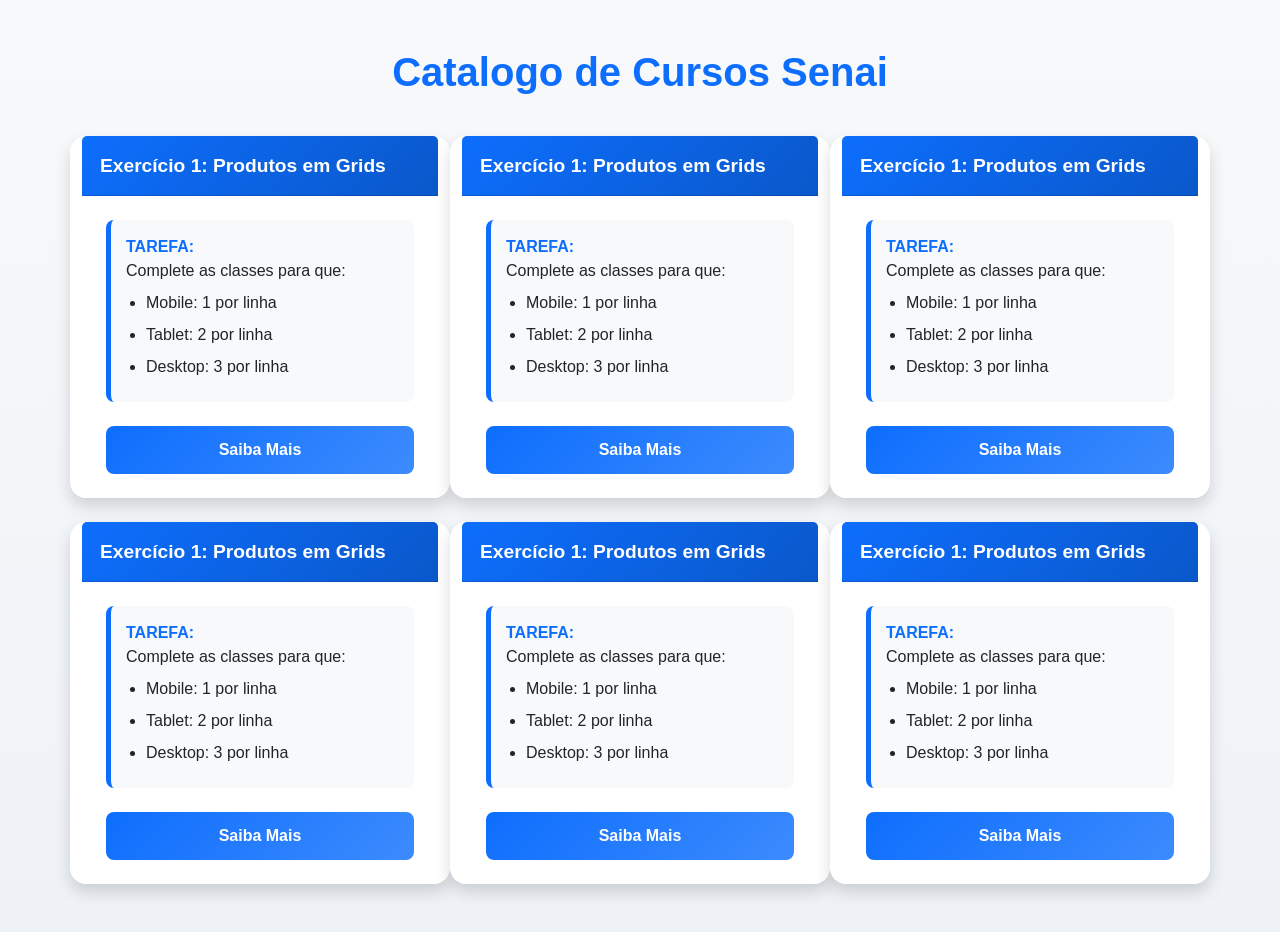
==== 28-07/index.html @ 82fd12df "Primero commit" ====
<!DOCTYPE html>
<html lang="pt-br">
<head>
    <meta charset="UTF-8">
    <meta name="viewport" content="width=device-width, initial-scale=1.0">
    <title>Exercício Bootstrap</title>
    <link href="https://cdn.jsdelivr.net/npm/bootstrap@5.3.8/dist/css/bootstrap.min.css" rel="stylesheet">
    <link rel="stylesheet" href="style.css">
</head>

<body class="bg-light py-5">
    <h1 class="text-center">Catalogo de Cursos Senai</h1>
    <div class="container ">
         <div class="row g-4">

             <div class="card exercise shadow col-12 col-md-6 col-lg-4">
                 <div class="card-header">
                     <h2 class="mb-0">Exercício 1: Produtos em Grids</h2>
                 </div>
                 <div class="card-body">
                     <div class="task mb-4">
                         <strong>TAREFA:</strong>
                         <p class="mb-2">Complete as classes para que:</p>
                         <ul>
                             <li>Mobile: 1 por linha</li>
                             <li>Tablet: 2 por linha</li>
                             <li>Desktop: 3 por linha</li>
                         </ul>
                     </div>
                     <div class="row g-3">
                         <div class="col-12 col-md-12 col-lg-12 text-center">
                             <div class="box bg-primary text-white">Saiba Mais</div>
                         </div>
                     </div>
                 </div>
             </div>
             <div class="card exercise shadow col-12 col-md-6 col-lg-4">
                 <div class="card-header">
                     <h2 class="mb-0">Exercício 1: Produtos em Grids</h2>
                 </div>
                 <div class="card-body">
                     <div class="task mb-4">
                         <strong>TAREFA:</strong>
                         <p class="mb-2">Complete as classes para que:</p>
                         <ul>
                             <li>Mobile: 1 por linha</li>
                             <li>Tablet: 2 por linha</li>
                             <li>Desktop: 3 por linha</li>
                         </ul>
                     </div>
                     <div class="row g-3">
                         <div class="col-12 col-md-12 col-lg-12 text-center">
                             <div class="box bg-primary text-white">Saiba Mais</div>
                         </div>
                     </div>
                 </div>
             </div>
             <div class="card exercise shadow col-12 col-md-6 col-lg-4">
                 <div class="card-header">
                     <h2 class="mb-0">Exercício 1: Produtos em Grids</h2>
                 </div>
                 <div class="card-body">
                     <div class="task mb-4">
                         <strong>TAREFA:</strong>
                         <p class="mb-2">Complete as classes para que:</p>
                         <ul>
                             <li>Mobile: 1 por linha</li>
                             <li>Tablet: 2 por linha</li>
                             <li>Desktop: 3 por linha</li>
                         </ul>
                     </div>
                     <div class="row g-3">
                         <div class="col-12 col-md-12 col-lg-12 text-center">
                             <div class="box bg-primary text-white">Saiba Mais</div>
                         </div>
                     </div>
                 </div>
             </div>
             <div class="card exercise shadow col-12 col-md-6 col-lg-4">
                 <div class="card-header">
                     <h2 class="mb-0">Exercício 1: Produtos em Grids</h2>
                 </div>
                 <div class="card-body">
                     <div class="task mb-4">
                         <strong>TAREFA:</strong>
                         <p class="mb-2">Complete as classes para que:</p>
                         <ul>
                             <li>Mobile: 1 por linha</li>
                             <li>Tablet: 2 por linha</li>
                             <li>Desktop: 3 por linha</li>
                         </ul>
                     </div>
                     <div class="row g-3">
                         <div class="col-12 col-md-12 col-lg-12 text-center">
                             <div class="box bg-primary text-white">Saiba Mais</div>
                         </div>
                     </div>
                 </div>
             </div>
             <div class="card exercise shadow col-12 col-md-6 col-lg-4">
                 <div class="card-header">
                     <h2 class="mb-0">Exercício 1: Produtos em Grids</h2>
                 </div>
                 <div class="card-body">
                     <div class="task mb-4">
                         <strong>TAREFA:</strong>
                         <p class="mb-2">Complete as classes para que:</p>
                         <ul>
                             <li>Mobile: 1 por linha</li>
                             <li>Tablet: 2 por linha</li>
                             <li>Desktop: 3 por linha</li>
                         </ul>
                     </div>
                     <div class="row g-3">
                         <div class="col-12 col-md-12 col-lg-12 text-center">
                             <div class="box bg-primary text-white">Saiba Mais</div>
                         </div>
                     </div>
                 </div>
             </div>
             <div class="card exercise shadow col-12 col-md-6 col-lg-4">
                 <div class="card-header">
                     <h2 class="mb-0">Exercício 1: Produtos em Grids</h2>
                 </div>
                 <div class="card-body">
                     <div class="task mb-4">
                         <strong>TAREFA:</strong>
                         <p class="mb-2">Complete as classes para que:</p>
                         <ul>
                             <li>Mobile: 1 por linha</li>
                             <li>Tablet: 2 por linha</li>
                             <li>Desktop: 3 por linha</li>
                         </ul>
                     </div>
                     <div class="row g-3">
                         <div class="col-12 col-md-12 col-lg-12 text-center">
                             <div class="box bg-primary text-white">Saiba Mais</div>
                         </div>
                     </div>
                 </div>
             </div>
         </div>
    </div>
</body>
</html>
---- 28-07/style.css ----
body {
    background: linear-gradient(180deg, #f8f9fa, #eef2f7);
    font-family: "Segoe UI", Tahoma, Geneva, Verdana, sans-serif;
}

h1 {
    color: #0d6efd;
    font-weight: 700;
    margin-bottom: 40px;
}

.exercise {
    border: none;
    border-radius: 16px;
    overflow: hidden;
    transition: transform .3s ease, box-shadow .3s ease;
}

.exercise:hover {
    transform: translateY(-8px);
    box-shadow: 0 1rem 2rem rgba(0, 0, 0, .15) !important;
}

.card-header {
    background: linear-gradient(135deg, #0d6efd, #0a58ca);
    color: white;
    padding: 18px;
}

.card-header h2 {
    font-size: 1.2rem;
    font-weight: 600;
}

.card-body {
    padding: 1.5rem;
    background: white;
}

.task {
    background: #f8f9fa;
    border-left: 5px solid #0d6efd;
    padding: 15px;
    border-radius: 8px;
}

.task strong {
    color: #0d6efd;
}

.task ul {
    padding-left: 20px;
    margin-bottom: 0;
}

.task li {
    margin-bottom: 8px;
}

.box {
    background: linear-gradient(135deg, #0d6efd, #3d8bfd) !important;
    padding: 12px;
    border-radius: 8px;
    font-weight: bold;
    cursor: pointer;
    transition: background .3s, transform .3s;
}

.box:hover {
    background: linear-gradient(135deg, #0b5ed7, #084298) !important;
    transform: scale(1.05);
}

@media (max-width: 768px) {
    h1 {
        font-size: 2rem;
    }

    .card-header h2 {
        font-size: 1rem;
    }
}
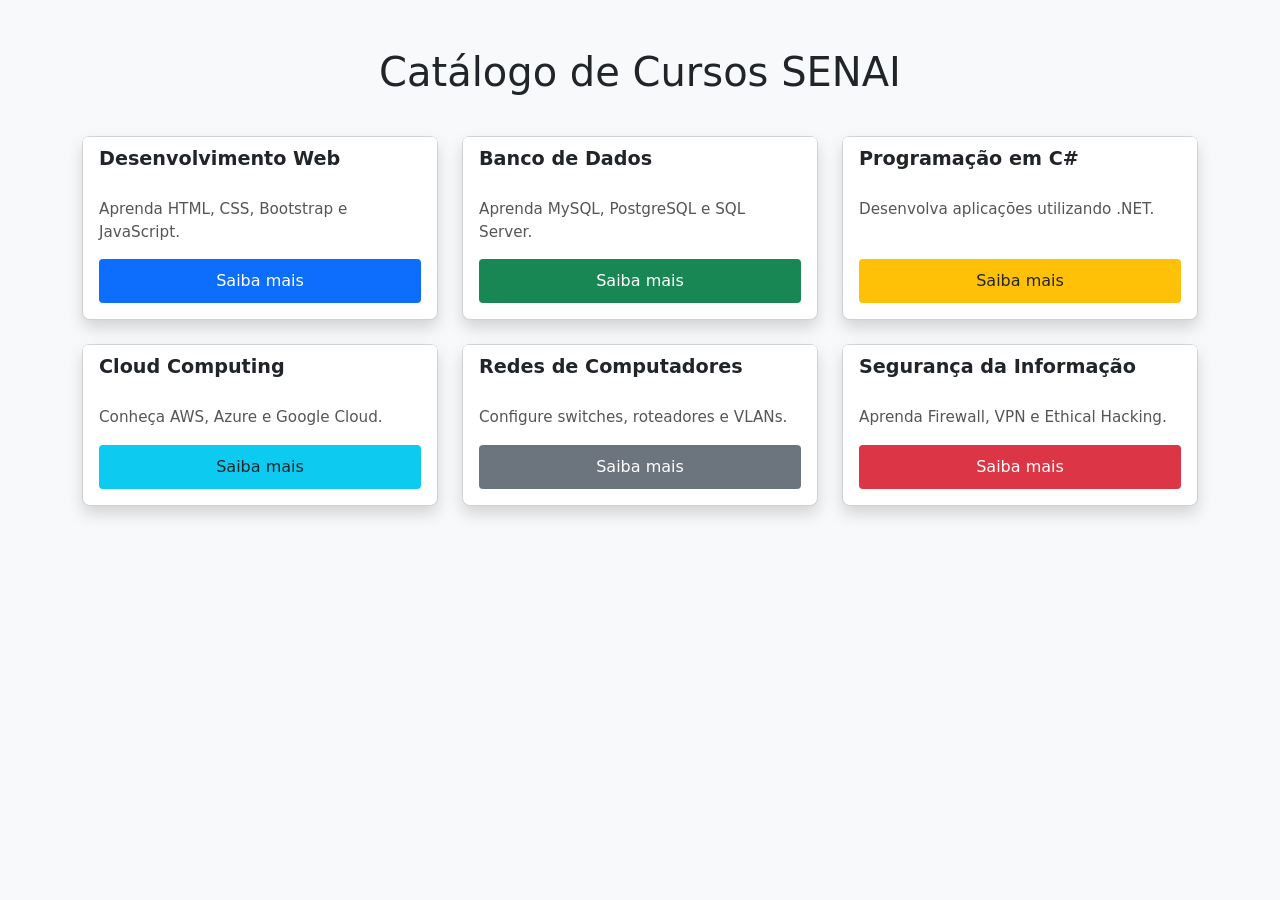
==== commit 66f3ea2b: "Primero commit" ====
--- a/28-07/index.html
+++ b/28-07/index.html
@@ -3,143 +3,175 @@
 <head>
     <meta charset="UTF-8">
     <meta name="viewport" content="width=device-width, initial-scale=1.0">
-    <title>Exercício Bootstrap</title>
+    <title>Catálogo de Cursos SENAI</title>
+
     <link href="https://cdn.jsdelivr.net/npm/bootstrap@5.3.8/dist/css/bootstrap.min.css" rel="stylesheet">
-    <link rel="stylesheet" href="style.css">
+
+    <style>
+        body{
+            background:#f8f9fa;
+        }
+
+        h1{
+            margin-bottom:40px;
+            font-weight:500;
+        }
+
+        .card{
+            border-radius:8px;
+        }
+
+        .card-header{
+            background:#fff;
+            border-bottom:none;
+            font-size:1.2rem;
+            font-weight:600;
+        }
+
+        .card-body p{
+            color:#555;
+            font-size:.95rem;
+        }
+
+        .box{
+            padding:10px;
+            border-radius:4px;
+            cursor:pointer;
+            transition:.3s;
+            font-weight:500;
+        }
+
+        .box:hover{
+            filter:brightness(.9);
+        }
+    </style>
 </head>
 
-<body class="bg-light py-5">
-    <h1 class="text-center">Catalogo de Cursos Senai</h1>
-    <div class="container ">
-         <div class="row g-4">
+<body class="py-5">
 
-             <div class="card exercise shadow col-12 col-md-6 col-lg-4">
-                 <div class="card-header">
-                     <h2 class="mb-0">Exercício 1: Produtos em Grids</h2>
-                 </div>
-                 <div class="card-body">
-                     <div class="task mb-4">
-                         <strong>TAREFA:</strong>
-                         <p class="mb-2">Complete as classes para que:</p>
-                         <ul>
-                             <li>Mobile: 1 por linha</li>
-                             <li>Tablet: 2 por linha</li>
-                             <li>Desktop: 3 por linha</li>
-                         </ul>
-                     </div>
-                     <div class="row g-3">
-                         <div class="col-12 col-md-12 col-lg-12 text-center">
-                             <div class="box bg-primary text-white">Saiba Mais</div>
-                         </div>
-                     </div>
-                 </div>
-             </div>
-             <div class="card exercise shadow col-12 col-md-6 col-lg-4">
-                 <div class="card-header">
-                     <h2 class="mb-0">Exercício 1: Produtos em Grids</h2>
-                 </div>
-                 <div class="card-body">
-                     <div class="task mb-4">
-                         <strong>TAREFA:</strong>
-                         <p class="mb-2">Complete as classes para que:</p>
-                         <ul>
-                             <li>Mobile: 1 por linha</li>
-                             <li>Tablet: 2 por linha</li>
-                             <li>Desktop: 3 por linha</li>
-                         </ul>
-                     </div>
-                     <div class="row g-3">
-                         <div class="col-12 col-md-12 col-lg-12 text-center">
-                             <div class="box bg-primary text-white">Saiba Mais</div>
-                         </div>
-                     </div>
-                 </div>
-             </div>
-             <div class="card exercise shadow col-12 col-md-6 col-lg-4">
-                 <div class="card-header">
-                     <h2 class="mb-0">Exercício 1: Produtos em Grids</h2>
-                 </div>
-                 <div class="card-body">
-                     <div class="task mb-4">
-                         <strong>TAREFA:</strong>
-                         <p class="mb-2">Complete as classes para que:</p>
-                         <ul>
-                             <li>Mobile: 1 por linha</li>
-                             <li>Tablet: 2 por linha</li>
-                             <li>Desktop: 3 por linha</li>
-                         </ul>
-                     </div>
-                     <div class="row g-3">
-                         <div class="col-12 col-md-12 col-lg-12 text-center">
-                             <div class="box bg-primary text-white">Saiba Mais</div>
-                         </div>
-                     </div>
-                 </div>
-             </div>
-             <div class="card exercise shadow col-12 col-md-6 col-lg-4">
-                 <div class="card-header">
-                     <h2 class="mb-0">Exercício 1: Produtos em Grids</h2>
-                 </div>
-                 <div class="card-body">
-                     <div class="task mb-4">
-                         <strong>TAREFA:</strong>
-                         <p class="mb-2">Complete as classes para que:</p>
-                         <ul>
-                             <li>Mobile: 1 por linha</li>
-                             <li>Tablet: 2 por linha</li>
-                             <li>Desktop: 3 por linha</li>
-                         </ul>
-                     </div>
-                     <div class="row g-3">
-                         <div class="col-12 col-md-12 col-lg-12 text-center">
-                             <div class="box bg-primary text-white">Saiba Mais</div>
-                         </div>
-                     </div>
-                 </div>
-             </div>
-             <div class="card exercise shadow col-12 col-md-6 col-lg-4">
-                 <div class="card-header">
-                     <h2 class="mb-0">Exercício 1: Produtos em Grids</h2>
-                 </div>
-                 <div class="card-body">
-                     <div class="task mb-4">
-                         <strong>TAREFA:</strong>
-                         <p class="mb-2">Complete as classes para que:</p>
-                         <ul>
-                             <li>Mobile: 1 por linha</li>
-                             <li>Tablet: 2 por linha</li>
-                             <li>Desktop: 3 por linha</li>
-                         </ul>
-                     </div>
-                     <div class="row g-3">
-                         <div class="col-12 col-md-12 col-lg-12 text-center">
-                             <div class="box bg-primary text-white">Saiba Mais</div>
-                         </div>
-                     </div>
-                 </div>
-             </div>
-             <div class="card exercise shadow col-12 col-md-6 col-lg-4">
-                 <div class="card-header">
-                     <h2 class="mb-0">Exercício 1: Produtos em Grids</h2>
-                 </div>
-                 <div class="card-body">
-                     <div class="task mb-4">
-                         <strong>TAREFA:</strong>
-                         <p class="mb-2">Complete as classes para que:</p>
-                         <ul>
-                             <li>Mobile: 1 por linha</li>
-                             <li>Tablet: 2 por linha</li>
-                             <li>Desktop: 3 por linha</li>
-                         </ul>
-                     </div>
-                     <div class="row g-3">
-                         <div class="col-12 col-md-12 col-lg-12 text-center">
-                             <div class="box bg-primary text-white">Saiba Mais</div>
-                         </div>
-                     </div>
-                 </div>
-             </div>
-         </div>
+<div class="container">
+
+    <h1 class="text-center">Catálogo de Cursos SENAI</h1>
+
+    <div class="row g-4">
+
+        <!-- Desenvolvimento Web -->
+        <div class="col-12 col-md-6 col-lg-4">
+            <div class="card shadow h-100">
+                <div class="card-header">
+                    Desenvolvimento Web
+                </div>
+
+                <div class="card-body d-flex flex-column">
+                    <p>Aprenda HTML, CSS, Bootstrap e JavaScript.</p>
+
+                    <div class="mt-auto">
+                        <div class="box bg-primary text-white text-center">
+                            Saiba mais
+                        </div>
+                    </div>
+                </div>
+            </div>
+        </div>
+
+        <!-- Banco de Dados -->
+        <div class="col-12 col-md-6 col-lg-4">
+            <div class="card shadow h-100">
+                <div class="card-header">
+                    Banco de Dados
+                </div>
+
+                <div class="card-body d-flex flex-column">
+                    <p>Aprenda MySQL, PostgreSQL e SQL Server.</p>
+
+                    <div class="mt-auto">
+                        <div class="box bg-success text-white text-center">
+                            Saiba mais
+                        </div>
+                    </div>
+                </div>
+            </div>
+        </div>
+
+        <!-- C# -->
+        <div class="col-12 col-md-6 col-lg-4">
+            <div class="card shadow h-100">
+                <div class="card-header">
+                    Programação em C#
+                </div>
+
+                <div class="card-body d-flex flex-column">
+                    <p>Desenvolva aplicações utilizando .NET.</p>
+
+                    <div class="mt-auto">
+                        <div class="box bg-warning text-dark text-center">
+                            Saiba mais
+                        </div>
+                    </div>
+                </div>
+            </div>
+        </div>
+
+        <!-- Cloud -->
+        <div class="col-12 col-md-6 col-lg-4">
+            <div class="card shadow h-100">
+                <div class="card-header">
+                    Cloud Computing
+                </div>
+
+                <div class="card-body d-flex flex-column">
+                    <p>Conheça AWS, Azure e Google Cloud.</p>
+
+                    <div class="mt-auto">
+                        <div class="box bg-info text-dark text-center">
+                            Saiba mais
+                        </div>
+                    </div>
+                </div>
+            </div>
+        </div>
+
+        <!-- Redes -->
+        <div class="col-12 col-md-6 col-lg-4">
+            <div class="card shadow h-100">
+                <div class="card-header">
+                    Redes de Computadores
+                </div>
+
+                <div class="card-body d-flex flex-column">
+                    <p>Configure switches, roteadores e VLANs.</p>
+
+                    <div class="mt-auto">
+                        <div class="box bg-secondary text-white text-center">
+                            Saiba mais
+                        </div>
+                    </div>
+                </div>
+            </div>
+        </div>
+
+        <!-- Segurança -->
+        <div class="col-12 col-md-6 col-lg-4">
+            <div class="card shadow h-100">
+                <div class="card-header">
+                    Segurança da Informação
+                </div>
+
+                <div class="card-body d-flex flex-column">
+                    <p>Aprenda Firewall, VPN e Ethical Hacking.</p>
+
+                    <div class="mt-auto">
+                        <div class="box bg-danger text-white text-center">
+                            Saiba mais
+                        </div>
+                    </div>
+                </div>
+            </div>
+        </div>
+
     </div>
+
+</div>
+
 </body>
 </html>
